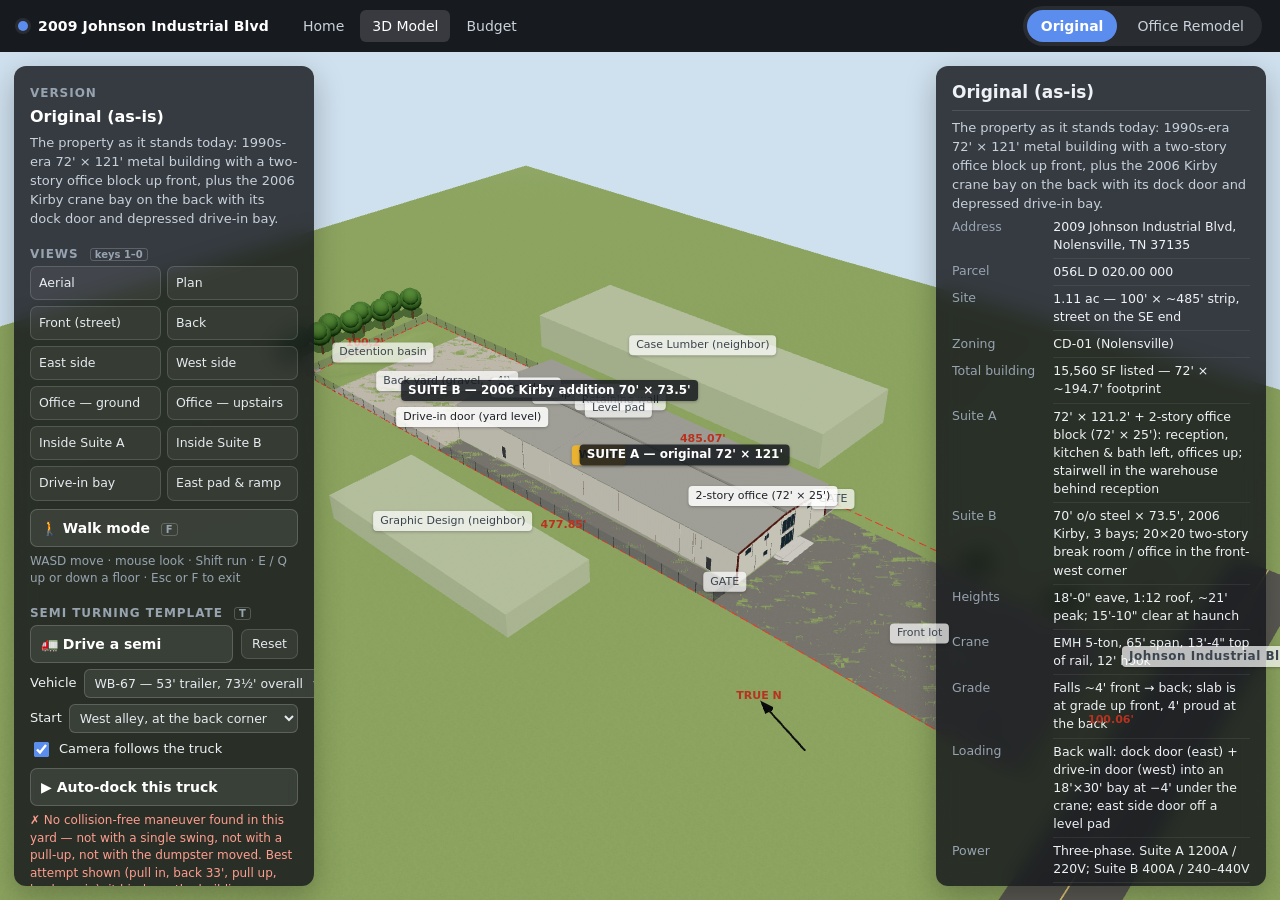
==== viewer.html @ f2e373dc "Planner site: 3D model, budget, walk/measure/semi tools for 2009 Johnson Industrial Blvd Static thre" ====
<!doctype html>
<html lang="en">
<head>
<meta charset="utf-8">
<meta name="viewport" content="width=device-width, initial-scale=1">
<title>3D Model — 2009 Johnson Industrial Blvd</title>
<link rel="stylesheet" href="css/style.css">
<script type="importmap">
{
  "imports": {
    "three": "./vendor/three/three.module.js",
    "three/addons/": "./vendor/three/addons/"
  }
}
</script>
<script>
  // Friendly diagnostics instead of a blank canvas if the 3D engine can't start.
  (function () {
    function show(msg) {
      var el = document.getElementById('load-error'); if (!el) return;
      el.innerHTML = msg; el.style.display = 'block';
    }
    window.addEventListener('DOMContentLoaded', function () {
      if (location.protocol === 'file:') {
        show('<b>Opened as a file.</b> Browsers block the 3D engine on <code>file://</code> pages. Close this tab and double-click <code>planner\\serve.bat</code> instead — it opens <code>http://localhost:8080/planner/</code>.');
      }
    });
    window.addEventListener('error', function (e) {
      if (window.__viewerReady) return;
      show('<b>The 3D viewer hit an error while starting.</b><br><code>' + (e.message || 'Failed to load ' + (e.target && e.target.src || 'a script')) + '</code><br>Make sure you opened the page through <code>serve.bat</code> (http://localhost:8080/planner/). If it still fails, press F12 → Console and send me what it says.');
    }, true);
    setTimeout(function () {
      if (!window.__viewerReady && location.protocol !== 'file:') {
        show('<b>The 3D engine did not start.</b> Open the page through <code>serve.bat</code> (http://localhost:8080/planner/), not by double-clicking the file. Press F12 → Console for details.');
      }
    }, 6000);
  })();
</script>
</head>
<body class="viewer">
<div id="load-error" style="display:none;position:fixed;left:50%;top:70px;transform:translateX(-50%);z-index:50;max-width:640px;background:#fff3e6;color:#5a3a12;border:1px solid #e8b787;border-radius:10px;padding:14px 18px;font-size:14px;line-height:1.5;box-shadow:0 10px 30px rgba(0,0,0,.25)"></div>
<header class="topbar">
  <a class="brand" href="index.html"><span class="dot"></span>2009 Johnson Industrial Blvd</a>
  <nav>
    <a href="index.html">Home</a>
    <a class="active" href="viewer.html">3D Model</a>
    <a id="budget-link" href="budget.html">Budget</a>
  </nav>
  <div class="version-pills">
    <button data-version="original">Original</button>
    <button data-version="office">Office Remodel</button>
  </div>
  <button id="panel-toggle" class="icon-btn" title="Toggle panels">☰</button>
</header>

<main class="viewer-main">
  <aside class="panel left" id="left-panel">
    <section>
      <h3>Version</h3>
      <div id="version-name" class="version-name"></div>
      <p id="version-blurb" class="blurb"></p>
    </section>
    <section>
      <h3>Views <span class="kbd-hint">keys 1–0</span></h3>
      <div class="btn-grid">
        <button data-view="aerial">Aerial</button>
        <button data-view="plan">Plan</button>
        <button data-view="street">Front (street)</button>
        <button data-view="rear">Back</button>
        <button data-view="ne">East side</button>
        <button data-view="sw">West side</button>
        <button data-view="officeG">Office — ground</button>
        <button data-view="officeU">Office — upstairs</button>
        <button data-view="insideA">Inside Suite A</button>
        <button data-view="insideB">Inside Suite B</button>
        <button data-view="well">Drive-in bay</button>
        <button data-view="pad">East pad &amp; ramp</button>
      </div>
      <button id="walk-btn" class="walk-btn">🚶 Walk mode <span class="kbd-hint">F</span></button>
      <p class="hint" style="margin:6px 0 0">WASD move · mouse look · Shift run · E / Q up or down a floor · Esc or F to exit</p>
    </section>
    <section>
      <h3>Semi turning template <span class="kbd-hint">T</span></h3>
      <div class="row-between">
        <button id="truck-btn" class="walk-btn" style="margin-top:0;width:auto;flex:1">🚛 Drive a semi</button>
        <button id="truck-reset" class="link-btn" title="back to the start position">Reset</button>
      </div>
      <label class="row" style="margin-top:6px">Vehicle
        <select id="truck-type" class="sel">
          <option value="WB-67">WB-67 — 53' trailer, 73½' overall</option>
          <option value="WB-50">WB-50 — ~40' trailer, 55' overall</option>
          <option value="WB-40">WB-40 — 33' trailer, 45½' overall</option>
        </select>
      </label>
      <label class="row" style="margin-top:6px">Start
        <select id="truck-start" class="sel">
          <option value="alley">West alley, at the back corner</option>
          <option value="yard">Back yard, facing the dock</option>
          <option value="street">On the street, lot on the right</option>
        </select>
      </label>
      <label class="row" style="margin-top:6px"><input type="checkbox" id="truck-follow" checked> Camera follows the truck</label>
      <button id="truck-auto" class="walk-btn" style="margin-top:8px">▶ Auto-dock this truck</button>
      <p class="hint" id="truck-auto-note" style="margin:6px 0 0"></p>
      <p class="hint" style="margin:6px 0 0">↑ ↓ drive (hold) · ← → steer · Shift creep. Turns red when it hits something.</p>
      <div id="truck-status" class="truck-status"></div>
    </section>
    <section>
      <h3>Measure <span class="kbd-hint">M</span></h3>
      <div class="row-between">
        <button id="measure-btn" class="walk-btn" style="margin-top:0;width:auto;flex:1">📏 Tape measure</button>
        <button id="measure-clear" class="link-btn">Clear</button>
      </div>
      <p class="hint" style="margin:6px 0 0">Click a start point, then an end point. Esc cancels a half-made measurement.</p>
      <div id="measure-list" class="measure-list"></div>
    </section>
    <section>
      <h3>Layers</h3>
      <div class="check-grid">
        <label><input type="checkbox" data-layer="roof"> Roof <span class="kbd-hint">R</span></label>
        <label><input type="checkbox" data-layer="walls"> Walls</label>
        <label><input type="checkbox" data-layer="doors"> Doors / glazing</label>
        <label><input type="checkbox" data-layer="structure"> Steel frames</label>
        <label><input type="checkbox" data-layer="interior"> Interior</label>
        <label><input type="checkbox" data-layer="crane"> Crane</label>
        <label><input type="checkbox" data-layer="site"> Site</label>
        <label><input type="checkbox" data-layer="neighbors"> Neighbors</label>
        <label><input type="checkbox" data-layer="labels"> Labels</label>
      </div>
    </section>
    <section>
      <h3>Section cut <span class="kbd-hint">C</span></h3>
      <label class="row"><input type="checkbox" id="cut-toggle"> Cut everything above <strong id="cut-val">12.0 ft</strong></label>
      <input type="range" id="cut-range" min="2" max="26" step="0.5" value="12">
    </section>
    <section class="row-between">
      <label><input type="checkbox" id="shadow-toggle" checked> Shadows</label>
      <button id="assumptions-btn" class="link-btn">Assumptions &amp; sources</button>
    </section>
    <p class="hint" id="measure-hint"></p>
  </aside>

  <div id="canvas-wrap"></div>
  <div id="walk-hud" hidden>
    <div class="crosshair"></div>
    <div class="walk-tip" id="walk-tip">WASD move · mouse look · Shift run · E/Q change floor · Esc or F to exit</div>
    <div class="walk-resume" id="walk-resume" hidden>Paused — <b>click</b> to keep walking, or press <b>F</b> to exit walk mode</div>
  </div>

  <aside class="panel right" id="right-panel">
    <h2 id="info-title"></h2>
    <div id="info-body"></div>
  </aside>
</main>

<dialog id="assumptions">
  <h3>Assumptions &amp; sources</h3>
  <ul></ul>
  <p class="hint">Sources: McKinney Engineering site grading plan (2004), Kirby Building Systems cross-section job 530612 (2004), CORE Real Estate flyer, owner answers (Sept 2026). Edit <code>data/property.js</code> to change anything.</p>
  <form method="dialog"><button class="primary">Close</button></form>
</dialog>

<script type="module" src="js/viewer.js"></script>
</body>
</html>
---- css/style.css ----
:root {
  --bg: #f4f5f7;
  --panel: #ffffff;
  --ink: #1d2126;
  --muted: #5f6873;
  --line: #e1e5ea;
  --accent: #5b8def;
  --accent-ink: #ffffff;
  --top: #171a1f;
  --glass: rgba(20, 23, 28, 0.82);
  --glass-ink: #eef1f5;
  --good: #2e9e6b;
  --warn: #d98b2b;
  --bad: #d64545;
  font-family: "Segoe UI", system-ui, -apple-system, Roboto, Helvetica, Arial, sans-serif;
}
* { box-sizing: border-box; }
html, body { margin: 0; height: 100%; }
body { background: var(--bg); color: var(--ink); font-size: 14px; line-height: 1.45; }
a { color: inherit; }
h1, h2, h3 { margin: 0 0 .4em; line-height: 1.2; }
h3 { font-size: 12px; text-transform: uppercase; letter-spacing: .08em; color: var(--muted); }
code { background: #eef0f3; padding: 1px 5px; border-radius: 4px; font-size: 12px; }
button { font: inherit; cursor: pointer; }
.hint { color: var(--muted); font-size: 12px; }
.kbd-hint { font-size: 10px; color: var(--muted); border: 1px solid var(--line); border-radius: 3px; padding: 0 4px; margin-left: 6px; text-transform: none; letter-spacing: 0; }

/* ---------- top bar ---------- */
.topbar {
  position: sticky; top: 0; z-index: 20; height: 52px;
  display: flex; align-items: center; gap: 22px; padding: 0 18px;
  background: var(--top); color: #fff;
}
.topbar .brand { font-weight: 600; text-decoration: none; letter-spacing: .01em; display: flex; align-items: center; gap: 10px; white-space: nowrap; }
.topbar .brand .dot { width: 10px; height: 10px; border-radius: 50%; background: var(--accent); box-shadow: 0 0 0 3px rgba(255,255,255,.08); }
.topbar nav { display: flex; gap: 4px; }
.topbar nav a { color: #c9d1db; text-decoration: none; padding: 6px 12px; border-radius: 6px; }
.topbar nav a:hover { background: rgba(255,255,255,.08); color: #fff; }
.topbar nav a.active { background: rgba(255,255,255,.14); color: #fff; }
.version-pills { margin-left: auto; display: flex; gap: 6px; background: rgba(255,255,255,.08); padding: 4px; border-radius: 999px; }
.version-pills button, .version-pills a { border: 0; background: transparent; color: #c9d1db; padding: 6px 14px; border-radius: 999px; text-decoration: none; }
.version-pills button.active, .version-pills a.active { background: var(--accent); color: var(--accent-ink); font-weight: 600; }
.icon-btn { border: 0; background: transparent; color: #fff; font-size: 18px; padding: 4px 8px; display: none; }

/* ---------- viewer ---------- */
body.viewer { overflow: hidden; }
.viewer-main { position: relative; height: calc(100vh - 52px); }
#canvas-wrap { position: absolute; inset: 0; }
#canvas-wrap canvas { display: block; }
.label-layer { position: absolute; inset: 0; pointer-events: auto; }
.panel {
  position: absolute; top: 14px; bottom: 14px; width: 300px; overflow: auto;
  background: var(--glass); color: var(--glass-ink); backdrop-filter: blur(10px);
  border-radius: 12px; padding: 16px; box-shadow: 0 10px 30px rgba(0,0,0,.25); z-index: 5;
  scrollbar-width: thin; scrollbar-color: rgba(255,255,255,.2) transparent;
}
.panel.left { left: 14px; }
.panel.right { right: 14px; width: 330px; }
.panel h2 { font-size: 17px; margin-bottom: 8px; padding-bottom: 8px; border-bottom: 1px solid rgba(255,255,255,.12); }
.panel h3 { color: #98a3b0; margin-top: 4px; }
.panel section { margin-bottom: 18px; }
.panel .hint { color: #98a3b0; }
.panel .kbd-hint { border-color: rgba(255,255,255,.2); color: #98a3b0; }
.version-name { font-size: 16px; font-weight: 600; color: #fff; }
.blurb { color: #c8d0d9; font-size: 13px; margin: 6px 0 0; }
.btn-grid { display: grid; grid-template-columns: 1fr 1fr; gap: 6px; }
.btn-grid button, .link-btn {
  border: 1px solid rgba(255,255,255,.14); background: rgba(255,255,255,.06); color: #e6ebf1;
  border-radius: 7px; padding: 7px 8px; text-align: left; font-size: 12.5px;
}
.btn-grid button:hover, .link-btn:hover { background: rgba(255,255,255,.12); }
.btn-grid button.active { background: var(--accent); border-color: var(--accent); color: var(--accent-ink); }
.link-btn { padding: 5px 10px; }
.check-grid { display: grid; grid-template-columns: 1fr 1fr; gap: 4px 10px; }
.check-grid label, .row { display: flex; align-items: center; gap: 7px; font-size: 13px; }
.row-between { display: flex; align-items: center; justify-content: space-between; gap: 8px; }
input[type="range"] { width: 100%; accent-color: var(--accent); }
input[type="checkbox"] { accent-color: var(--accent); width: 15px; height: 15px; }
.kv { width: 100%; border-collapse: collapse; font-size: 12.5px; }
.kv th { text-align: left; color: #98a3b0; font-weight: 500; padding: 4px 8px 4px 0; vertical-align: top; width: 34%; }
.kv td { padding: 4px 0; border-bottom: 1px solid rgba(255,255,255,.07); }
.note { background: rgba(255,255,255,.07); border-left: 3px solid var(--accent); padding: 8px 10px; border-radius: 0 6px 6px 0; font-size: 12.5px; color: #d5dce4; }

/* CSS2D labels */
.lbl { font-size: 11px; color: #1d2126; background: rgba(255,255,255,.85); padding: 2px 7px; border-radius: 4px; white-space: nowrap; pointer-events: none; box-shadow: 0 1px 3px rgba(0,0,0,.25); transform: translateY(-50%); }
.lbl.big { font-size: 12px; font-weight: 600; background: rgba(23,26,31,.85); color: #fff; }
.lbl.room { font-size: 10px; background: rgba(255,250,235,.9); border: 1px solid rgba(0,0,0,.12); }
.lbl.room.up { background: rgba(232,243,255,.92); }
.lbl.site { background: rgba(255,255,255,.7); color: #3b444e; }
.lbl.site.big { font-size: 12px; font-weight: 600; letter-spacing: .04em; }
.lbl.dim { background: transparent; color: #b8321f; font-weight: 600; box-shadow: none; }
.lbl.crane { background: rgba(240,180,41,.92); font-weight: 600; }

.walk-btn { width: 100%; margin-top: 8px; border: 1px solid rgba(255,255,255,.18); background: rgba(255,255,255,.08); color: #fff; border-radius: 7px; padding: 8px 10px; font-weight: 600; text-align: left; }
.walk-btn:hover { background: rgba(255,255,255,.14); }
.walk-btn.active { background: var(--accent); border-color: var(--accent); color: var(--accent-ink); }
#walk-hud { position: absolute; inset: 0; pointer-events: none; z-index: 6; }
#walk-hud .crosshair { position: absolute; left: 50%; top: 50%; width: 14px; height: 14px; margin: -7px 0 0 -7px; border: 2px solid rgba(255,255,255,.85); border-radius: 50%; box-shadow: 0 0 0 1px rgba(0,0,0,.5); }
#walk-hud .walk-tip { position: absolute; left: 50%; bottom: 18px; transform: translateX(-50%); background: rgba(20,23,28,.8); color: #fff; padding: 6px 12px; border-radius: 999px; font-size: 12px; white-space: nowrap; }
#walk-hud .walk-resume { position: absolute; left: 50%; top: 50%; transform: translate(-50%, -50%); background: rgba(20,23,28,.9); color: #fff; padding: 16px 22px; border-radius: 10px; font-size: 15px; pointer-events: none; }
body.walking .panel.right { display: none; }
body.measuring .label-layer { cursor: crosshair; }
.measure-list { margin-top: 8px; font-size: 12px; color: #c8d0d9; }
.measure-list div { display: flex; justify-content: space-between; gap: 8px; padding: 3px 0; border-bottom: 1px solid rgba(255,255,255,.07); }
.measure-list div b { color: #ffd54a; font-variant-numeric: tabular-nums; }
.measure-list div button { border: 0; background: transparent; color: #98a3b0; cursor: pointer; padding: 0 4px; }
.sel { flex: 1; font: inherit; font-size: 12.5px; padding: 5px 6px; border-radius: 6px; border: 1px solid rgba(255,255,255,.18); background: rgba(255,255,255,.08); color: #e6ebf1; }
.sel option { color: #1d2126; }
.truck-status { margin-top: 8px; font-size: 12px; color: #ffd54a; min-height: 1.4em; font-variant-numeric: tabular-nums; }
.truck-status.hit { color: #ff7b6b; font-weight: 600; }
.lbl.measure { background: #ffd54a; color: #1d2126; font-weight: 700; font-size: 12px; box-shadow: 0 1px 4px rgba(0,0,0,.4); }
.lbl.measure.preview { opacity: .85; }
body.walking .label-layer { cursor: none; }

dialog { border: 0; border-radius: 12px; padding: 22px 26px; max-width: 640px; box-shadow: 0 20px 60px rgba(0,0,0,.35); }
dialog::backdrop { background: rgba(0,0,0,.45); }
dialog ul { padding-left: 18px; }
dialog li { margin-bottom: 6px; }
button.primary { background: var(--accent); color: var(--accent-ink); border: 0; border-radius: 7px; padding: 8px 16px; font-weight: 600; }

body.panel-collapsed .panel { display: none; }
@media (max-width: 1100px) {
  .panel.left { width: 250px; } .panel.right { width: 280px; }
  .icon-btn { display: block; }
}
@media (max-width: 760px) {
  .panel { position: absolute; top: auto; bottom: 0; left: 0 !important; right: 0 !important; width: auto; max-height: 45vh; border-radius: 12px 12px 0 0; }
  .panel.right { display: none; }
  .topbar nav { display: none; }
}

/* ---------- pages (hub + budget) ---------- */
.page { max-width: 1180px; margin: 0 auto; padding: 28px 22px 60px; }
.hero { display: grid; grid-template-columns: 1.3fr 1fr; gap: 26px; align-items: stretch; margin-bottom: 26px; }
.hero h1 { font-size: 30px; font-weight: 650; letter-spacing: -.01em; }
.hero .sub { color: var(--muted); font-size: 15px; }
.card { background: var(--panel); border: 1px solid var(--line); border-radius: 14px; padding: 20px 22px; box-shadow: 0 2px 6px rgba(20,30,40,.04); }
.facts { display: grid; grid-template-columns: repeat(auto-fit, minmax(160px, 1fr)); gap: 10px 18px; margin-top: 14px; }
.facts div b { display: block; font-size: 11px; text-transform: uppercase; letter-spacing: .07em; color: var(--muted); }
.versions { display: grid; grid-template-columns: 1fr 1fr; gap: 20px; }
.vcard { position: relative; overflow: hidden; }
.vcard::before { content: ""; position: absolute; left: 0; top: 0; bottom: 0; width: 6px; background: var(--vc, var(--accent)); }
.vcard h2 { font-size: 20px; }
.vcard .actions { display: flex; gap: 10px; margin-top: 16px; }
.btn { display: inline-flex; align-items: center; gap: 8px; text-decoration: none; padding: 9px 16px; border-radius: 8px; border: 1px solid var(--line); background: #fff; font-weight: 600; color: var(--ink); }
.btn.primary { background: var(--vc, var(--accent)); color: #fff; border-color: transparent; }
.btn:hover { filter: brightness(.96); }
.preview { height: 190px; border-radius: 10px; background: linear-gradient(135deg, #e8eef4, #f6f8fa); display: grid; place-items: center; color: var(--muted); font-size: 13px; margin-top: 14px; overflow: hidden; }
.preview svg { width: 100%; height: 100%; }
.docs { margin-top: 26px; }
.docs ul { list-style: none; padding: 0; margin: 10px 0 0; display: grid; grid-template-columns: repeat(auto-fit, minmax(240px, 1fr)); gap: 10px; }
.docs li a { display: block; padding: 12px 14px; border: 1px solid var(--line); border-radius: 10px; text-decoration: none; background: #fff; }
.docs li a:hover { border-color: var(--accent); }
.docs li small { display: block; color: var(--muted); }
.two-col { display: grid; grid-template-columns: 1fr 1fr; gap: 20px; margin-top: 26px; }
ol.steps { padding-left: 20px; } ol.steps li { margin-bottom: 6px; }
footer.foot { color: var(--muted); font-size: 12px; margin-top: 40px; border-top: 1px solid var(--line); padding-top: 14px; }

/* ---------- budget ---------- */
.budget-head { display: flex; flex-wrap: wrap; align-items: end; gap: 18px; margin-bottom: 18px; }
.budget-head h1 { font-size: 26px; margin: 0; }
.budget-head .controls { margin-left: auto; display: flex; flex-wrap: wrap; gap: 10px; align-items: center; }
.budget-head label { display: flex; align-items: center; gap: 6px; font-size: 13px; }
.budget-head input[type="number"] { width: 110px; padding: 6px 8px; border: 1px solid var(--line); border-radius: 6px; font: inherit; }
.summary { display: grid; grid-template-columns: repeat(auto-fit, minmax(190px, 1fr)); gap: 14px; margin-bottom: 20px; }
.stat { padding: 14px 16px; }
.stat b { display: block; font-size: 11px; text-transform: uppercase; letter-spacing: .07em; color: var(--muted); margin-bottom: 4px; }
.stat .v { font-size: 24px; font-weight: 650; letter-spacing: -.01em; }
.stat .r { color: var(--muted); font-size: 12px; }
.stat.good .v { color: var(--good); } .stat.warn .v { color: var(--warn); } .stat.bad .v { color: var(--bad); }
.target-bar { height: 12px; background: #e6e9ee; border-radius: 999px; overflow: hidden; position: relative; margin-top: 8px; }
.target-bar .fill { height: 100%; background: var(--accent); border-radius: 999px; transition: width .3s; }
.target-bar .fill.over { background: var(--bad); }
.target-bar .mark { position: absolute; top: -3px; bottom: -3px; width: 2px; background: var(--ink); }
table.budget { width: 100%; border-collapse: collapse; background: #fff; border: 1px solid var(--line); border-radius: 12px; overflow: hidden; font-size: 13px; }
table.budget th, table.budget td { padding: 8px 10px; border-bottom: 1px solid var(--line); vertical-align: middle; }
table.budget thead th { background: #f0f2f5; text-align: left; font-size: 11px; text-transform: uppercase; letter-spacing: .06em; color: var(--muted); position: sticky; top: 52px; z-index: 2; }
table.budget tr.cat td { background: #f7f8fa; font-weight: 650; font-size: 13.5px; padding-top: 12px; }
table.budget tr.cat td .sub { float: right; font-weight: 500; color: var(--muted); }
table.budget td.num, table.budget th.num { text-align: right; font-variant-numeric: tabular-nums; white-space: nowrap; }
table.budget tr.off td { color: #9aa3ad; }
table.budget tr.off td .name { text-decoration: line-through; text-decoration-color: #c4cad1; }
table.budget input.q, table.budget input.c { width: 74px; padding: 4px 6px; border: 1px solid var(--line); border-radius: 5px; font: inherit; text-align: right; background: #fff; }
table.budget input.q:focus, table.budget input.c:focus { outline: 2px solid var(--accent); border-color: transparent; }
table.budget .name { font-weight: 550; }
table.budget .notes { color: var(--muted); font-size: 12px; max-width: 300px; }
.badge { display: inline-block; font-size: 10px; font-weight: 700; letter-spacing: .05em; text-transform: uppercase; padding: 2px 6px; border-radius: 4px; background: #e8f4ec; color: var(--good); margin-left: 6px; vertical-align: middle; }
.badge.opt { background: #f2f3f5; color: var(--muted); }
table.budget tfoot td { font-weight: 650; background: #fbfbfc; }
table.budget tfoot tr.grand td { font-size: 15px; border-top: 2px solid var(--ink); }
.tiny { font-size: 11px; color: var(--muted); }
.legend { display: flex; gap: 18px; flex-wrap: wrap; color: var(--muted); font-size: 12px; margin: 10px 0 18px; }
.foot-note { margin-top: 18px; color: var(--muted); font-size: 12px; }
@media (max-width: 900px) { .hero, .versions, .two-col { grid-template-columns: 1fr; } table.budget .notes { display: none; } }
@media print { .topbar, .budget-head .controls { display: none; } body { background: #fff; } table.budget thead th { position: static; } }
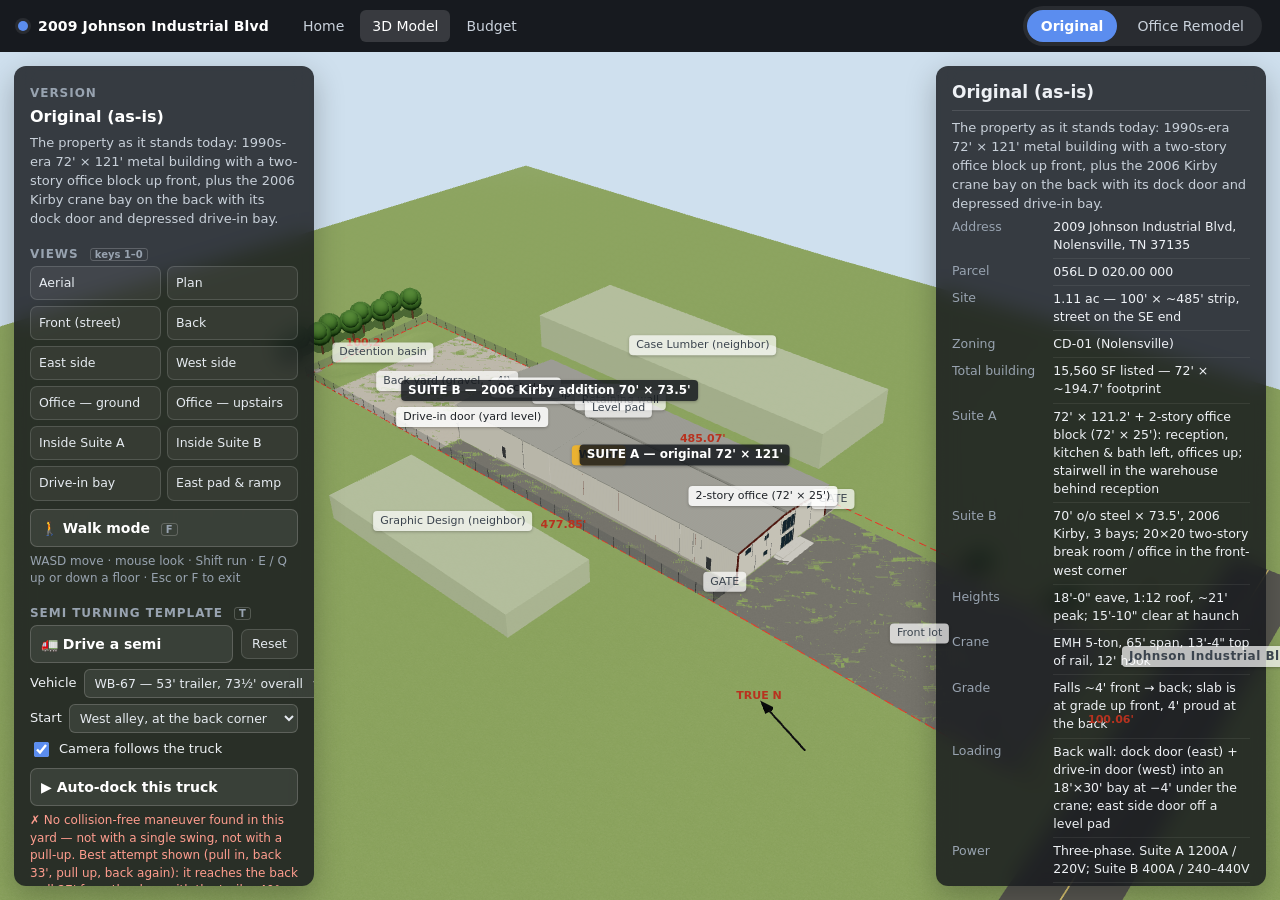
==== commit c68ec7e8: "Truck tool: narrow painted tracks (trailer rear + tractor front) instead of a full-width sweep Co-Au" ====
--- a/viewer.html
+++ b/viewer.html
@@ -102,7 +102,7 @@
       <label class="row" style="margin-top:6px"><input type="checkbox" id="truck-follow" checked> Camera follows the truck</label>
       <button id="truck-auto" class="walk-btn" style="margin-top:8px">▶ Auto-dock this truck</button>
       <p class="hint" id="truck-auto-note" style="margin:6px 0 0"></p>
-      <p class="hint" style="margin:6px 0 0">↑ ↓ drive (hold) · ← → steer · Shift creep. Turns red when it hits something.</p>
+      <p class="hint" style="margin:6px 0 0">↑ ↓ drive (hold) · ← → steer · Shift creep. Tracks: <span style="color:#ff8c1a">orange</span> = trailer rear, <span style="color:#7fb0ff">blue</span> = tractor front, red = hitting something.</p>
       <div id="truck-status" class="truck-status"></div>
     </section>
     <section>
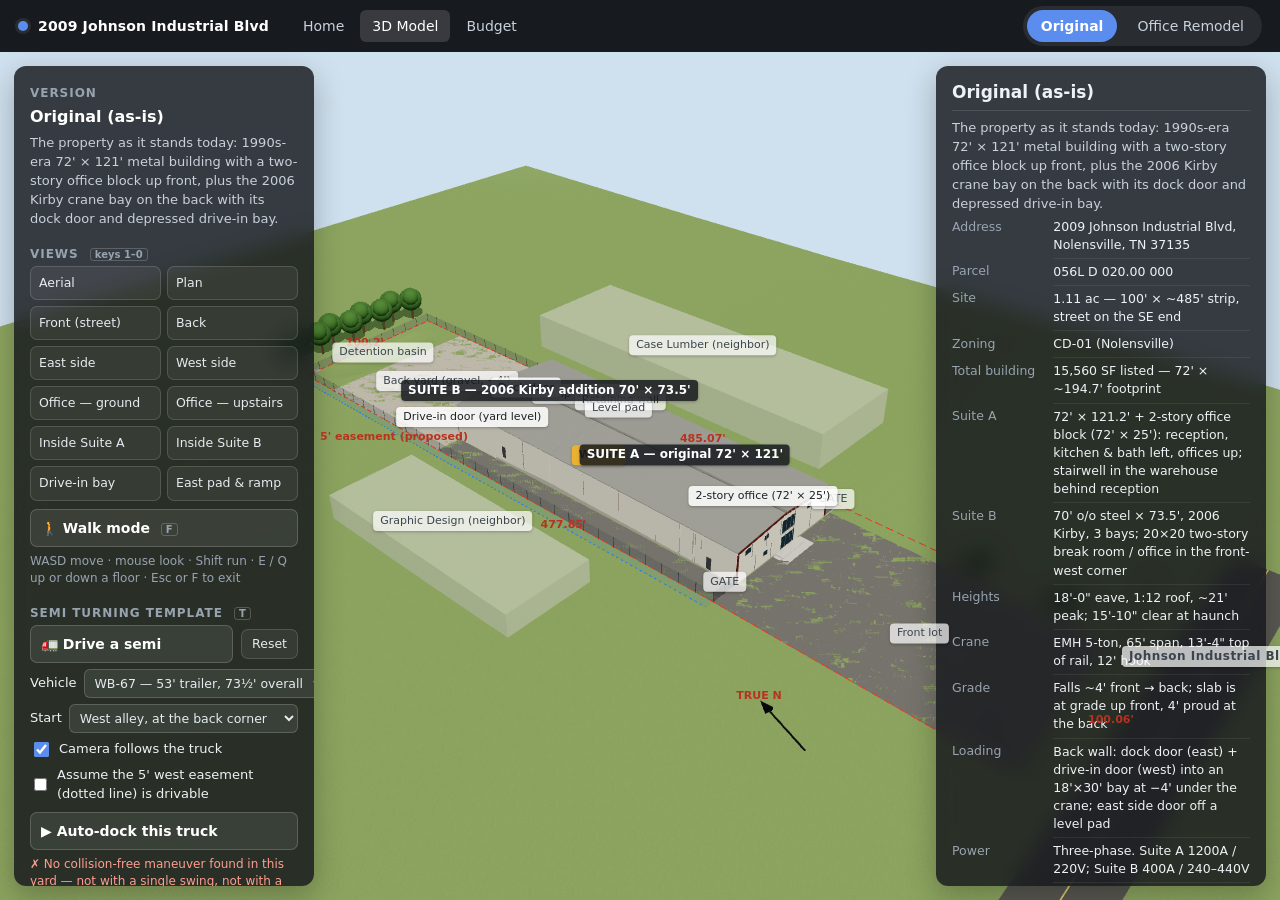
==== commit 74bcba50: "Proposed 5' west easement: dotted line + strip on the site, easement switch in the truck tool, easem" ====
--- a/viewer.html
+++ b/viewer.html
@@ -100,6 +100,7 @@
         </select>
       </label>
       <label class="row" style="margin-top:6px"><input type="checkbox" id="truck-follow" checked> Camera follows the truck</label>
+      <label class="row" style="margin-top:6px"><input type="checkbox" id="truck-easement"> Assume the 5' west easement (dotted line) is drivable</label>
       <button id="truck-auto" class="walk-btn" style="margin-top:8px">▶ Auto-dock this truck</button>
       <p class="hint" id="truck-auto-note" style="margin:6px 0 0"></p>
       <p class="hint" style="margin:6px 0 0">↑ ↓ drive (hold) · ← → steer · Shift creep. Tracks: <span style="color:#ff8c1a">orange</span> = trailer rear, <span style="color:#7fb0ff">blue</span> = tractor front, red = hitting something.</p>
